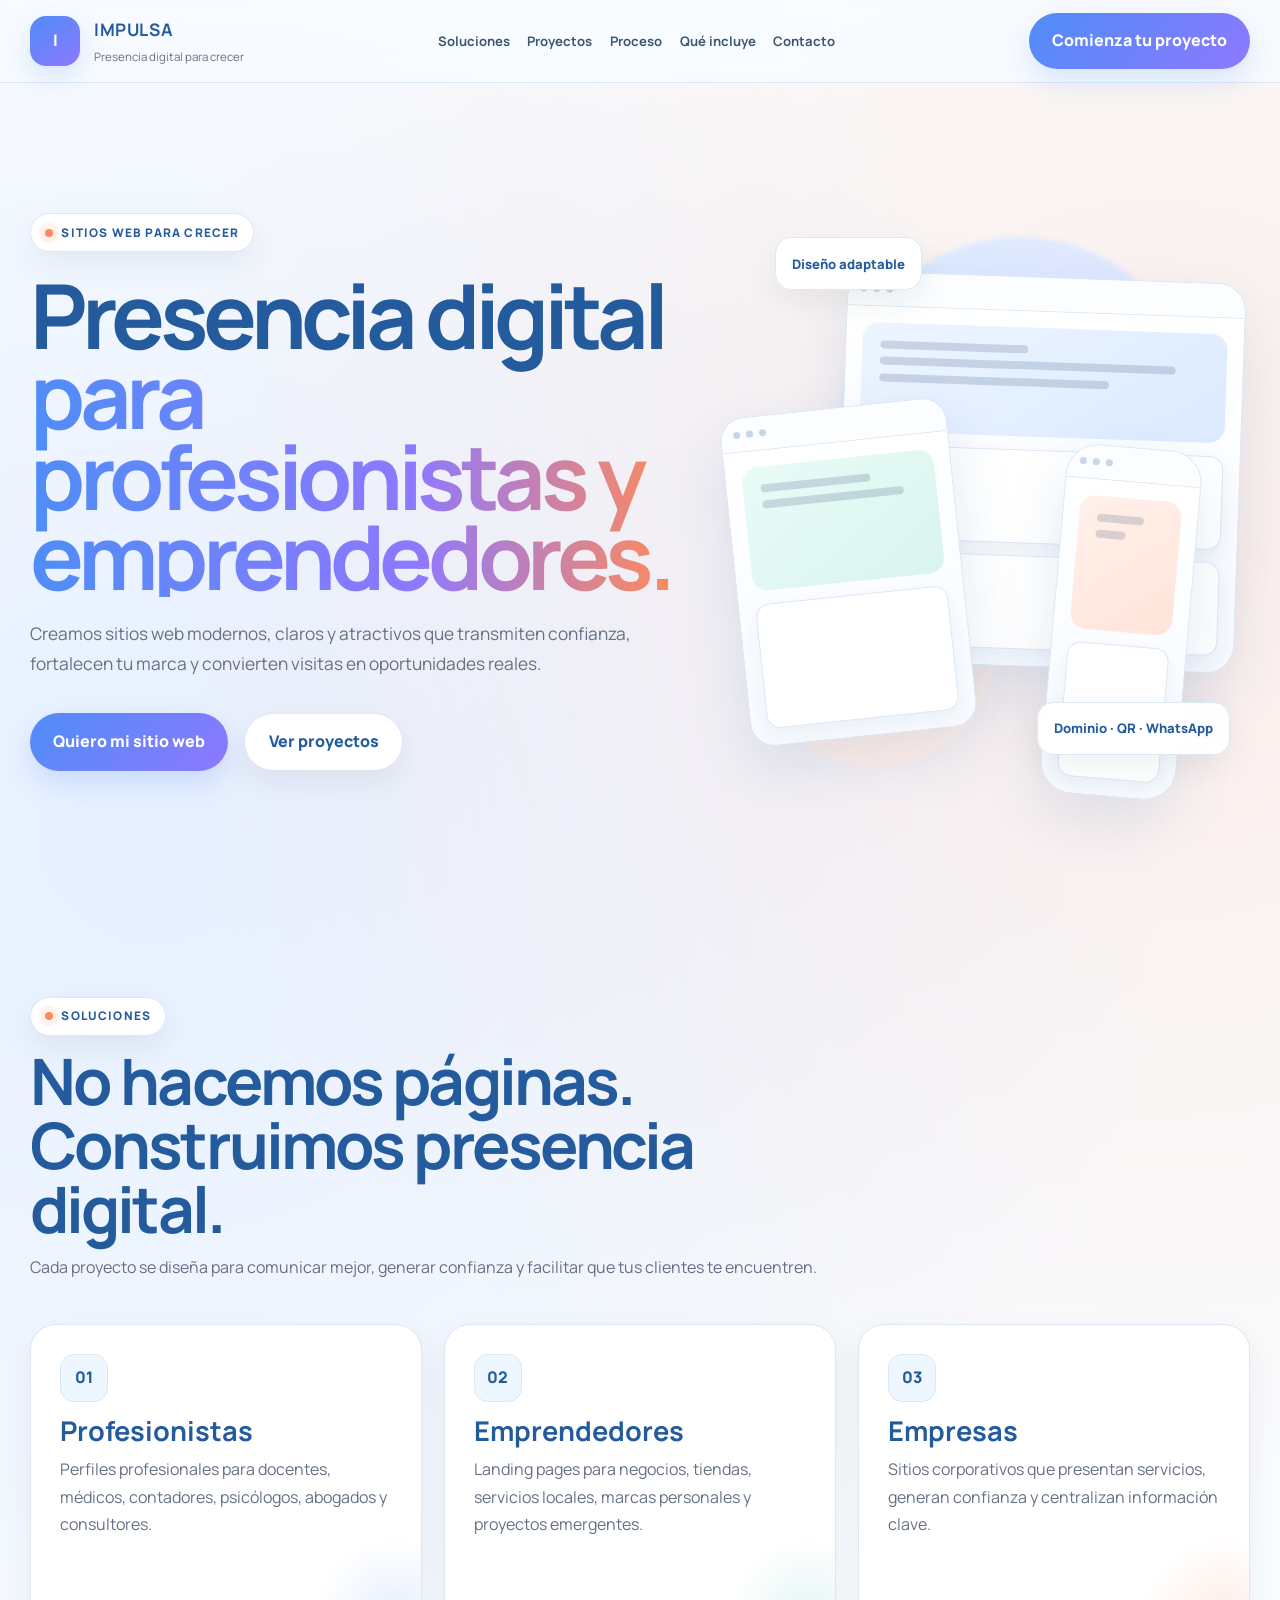
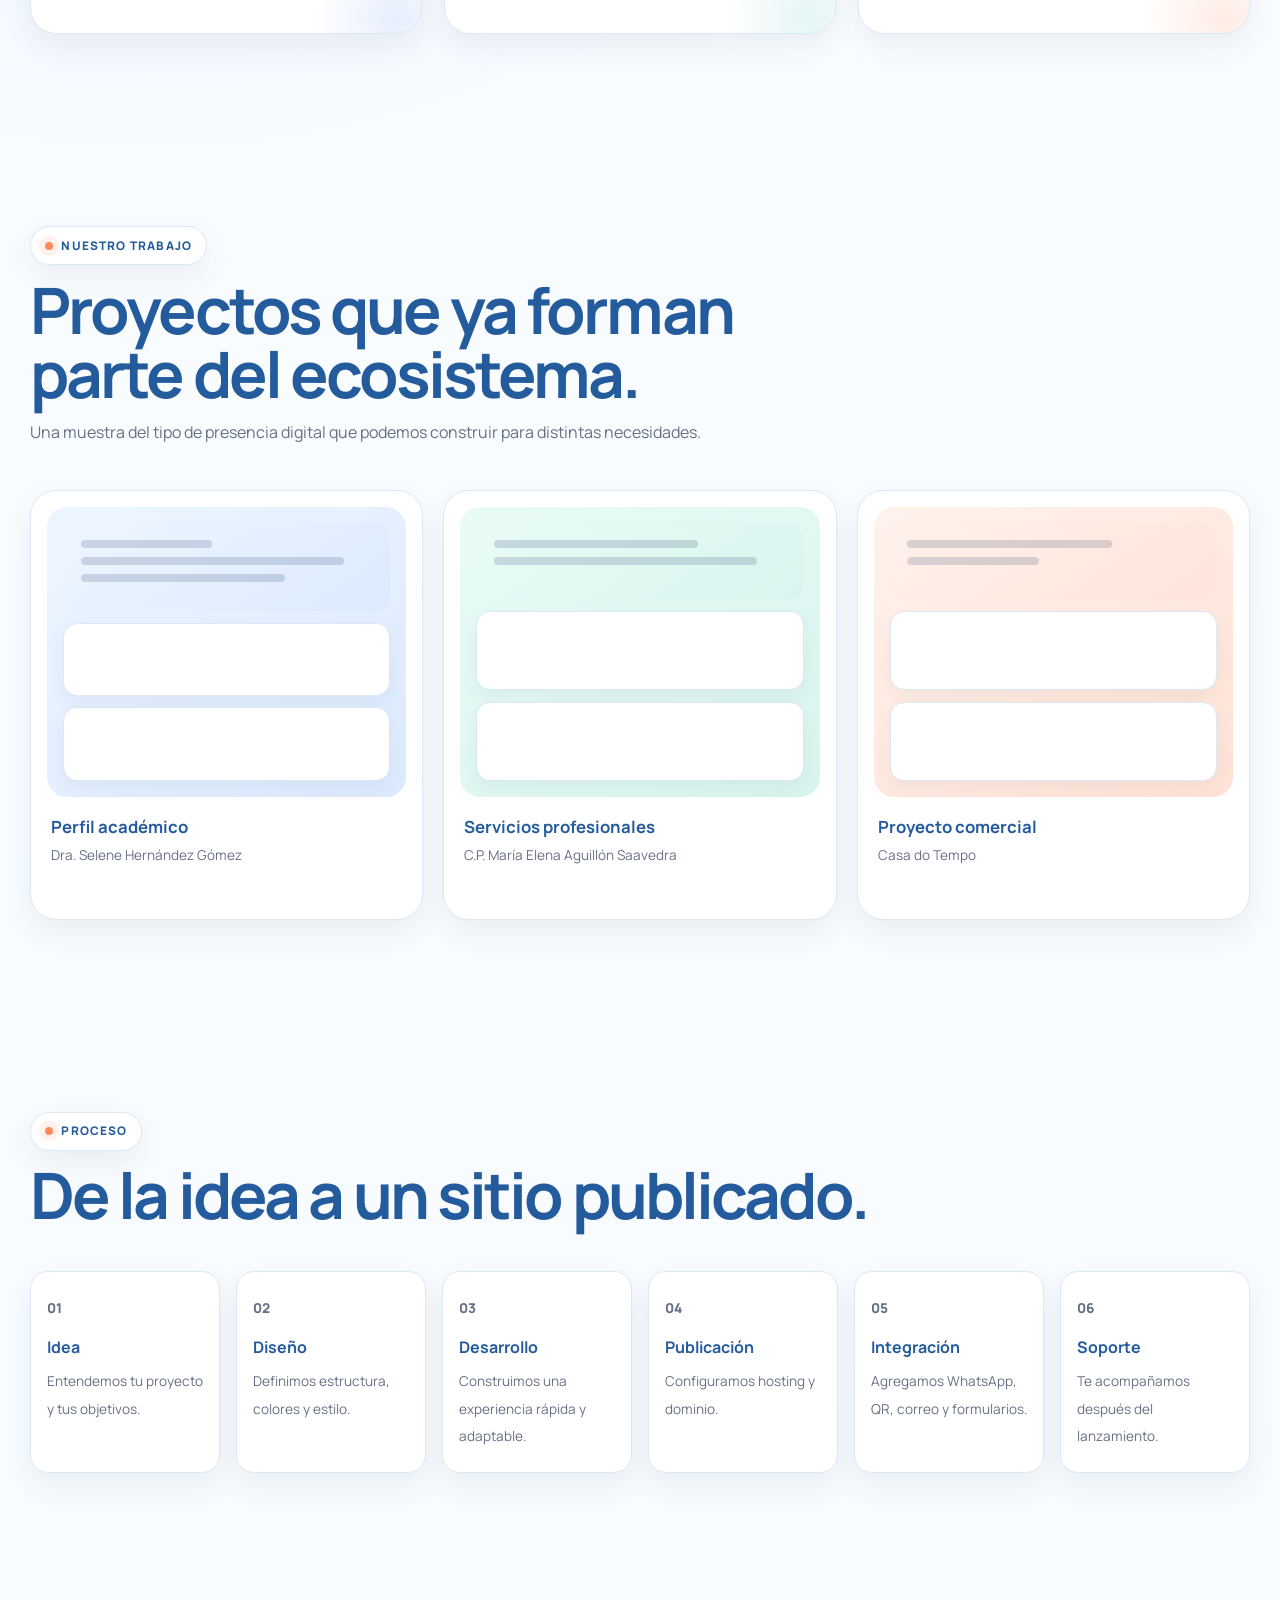
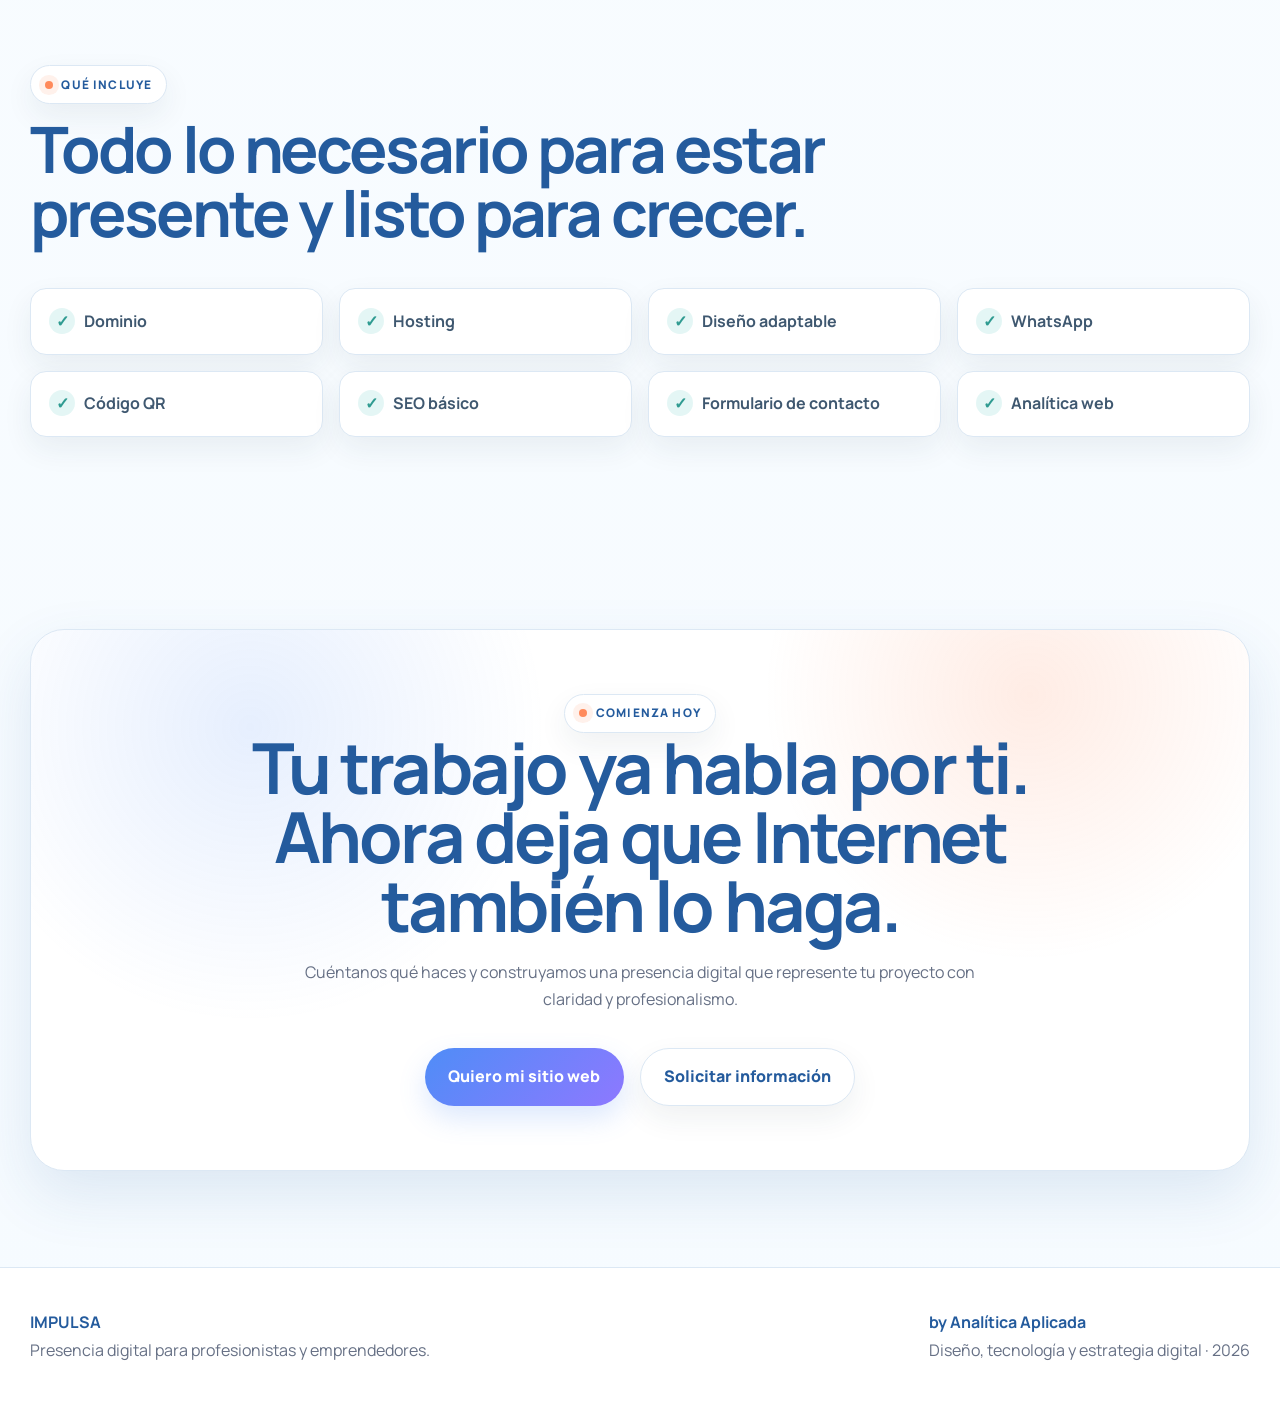
==== index.html @ 2b22f62f "Primera versión de impulsa" ====
<!DOCTYPE html>
<html lang="es">
<head>
  <meta charset="UTF-8" />
  <meta name="viewport" content="width=device-width, initial-scale=1.0" />
  <meta name="description" content="Impulsa: presencia digital para profesionistas, emprendedores y empresas. Sitios web modernos, landing pages, QR, dominios y automatización." />
  <title>Impulsa | Presencia digital para crecer</title>

  <link rel="preconnect" href="https://fonts.googleapis.com" />
  <link rel="preconnect" href="https://fonts.gstatic.com" crossorigin />
  <link href="https://fonts.googleapis.com/css2?family=Manrope:wght@400;500;600;700;800&family=Playfair+Display:wght@600;700&display=swap" rel="stylesheet" />

  <style>
    :root{
      --fondo:#f8fbff;
      --superficie:#ffffff;
      --superficie-2:#eef6ff;
      --tinta:#17324d;
      --muted:#667085;
      --azul:#4f8df7;
      --azul-oscuro:#245b9d;
      --coral:#ff8a5b;
      --turquesa:#56c6bf;
      --violeta:#8e78ff;
      --linea:#dce8f4;
      --sombra:0 24px 60px rgba(36,91,157,.12);
      --sombra-suave:0 12px 30px rgba(23,50,77,.07);
      --radio:26px;
      --ancho:1220px;
    }

    *{box-sizing:border-box;margin:0;padding:0}
    html{scroll-behavior:smooth}
    body{
      font-family:"Manrope",sans-serif;
      color:var(--tinta);
      background:
        radial-gradient(circle at 12% 18%,rgba(79,141,247,.12),transparent 26%),
        radial-gradient(circle at 90% 12%,rgba(255,138,91,.13),transparent 24%),
        linear-gradient(180deg,#fbfdff 0%,#f6fbff 100%);
      line-height:1.72;
      overflow-x:hidden;
    }

    a{text-decoration:none;color:inherit}
    img{display:block;max-width:100%}
    .contenedor{width:min(calc(100% - 2rem),var(--ancho));margin:auto}
    .serif{font-family:"Playfair Display",serif}

    .barra{
      position:sticky;
      top:0;
      z-index:50;
      background:rgba(248,251,255,.9);
      border-bottom:1px solid rgba(220,232,244,.95);
      backdrop-filter:blur(16px);
    }

    .nav{
      min-height:82px;
      display:flex;
      align-items:center;
      justify-content:space-between;
      gap:1.5rem;
    }

    .marca{
      display:flex;
      align-items:center;
      gap:.9rem;
    }

    .marca-icono{
      width:50px;
      height:50px;
      border-radius:16px;
      display:grid;
      place-items:center;
      color:white;
      font-weight:800;
      background:linear-gradient(145deg,var(--azul),var(--violeta));
      box-shadow:0 10px 26px rgba(79,141,247,.22);
    }

    .marca strong{
      display:block;
      color:var(--azul-oscuro);
      font-size:1.08rem;
      letter-spacing:.03em;
    }

    .marca small{
      display:block;
      margin-top:.12rem;
      color:var(--muted);
      font-size:.72rem;
    }

    .menu{
      display:flex;
      gap:1.1rem;
      font-size:.82rem;
      font-weight:700;
      color:#3d5873;
    }

    .menu a:hover{color:var(--azul)}

    .btn,.btn-sec{
      display:inline-flex;
      align-items:center;
      justify-content:center;
      min-height:50px;
      padding:.9rem 1.45rem;
      border-radius:999px;
      font-weight:800;
      transition:.25s ease;
    }

    .btn{
      background:linear-gradient(135deg,var(--azul),var(--violeta));
      color:#fff;
      box-shadow:0 12px 28px rgba(79,141,247,.2);
    }

    .btn:hover{transform:translateY(-3px);filter:brightness(1.04)}

    .btn-sec{
      background:white;
      color:var(--azul-oscuro);
      border:1px solid var(--linea);
      box-shadow:var(--sombra-suave);
    }

    .btn-sec:hover{border-color:#b9d1eb;background:#fdfefe}

    .hero{
      min-height:calc(100vh - 82px);
      display:flex;
      align-items:center;
      padding:5.6rem 0;
      position:relative;
    }

    .hero-grid{
      display:grid;
      grid-template-columns:1.02fr .98fr;
      gap:4rem;
      align-items:center;
    }

    .etiqueta{
      display:inline-flex;
      align-items:center;
      gap:.55rem;
      padding:.52rem .85rem;
      border-radius:999px;
      background:white;
      border:1px solid var(--linea);
      box-shadow:var(--sombra-suave);
      color:var(--azul-oscuro);
      font-size:.74rem;
      font-weight:800;
      text-transform:uppercase;
      letter-spacing:.1em;
    }

    .etiqueta::before{
      content:"";
      width:8px;
      height:8px;
      border-radius:50%;
      background:var(--coral);
      box-shadow:0 0 0 6px rgba(255,138,91,.12);
    }

    h1{
      font-size:clamp(3.8rem,7vw,7.1rem);
      line-height:.9;
      letter-spacing:-.06em;
      margin:1.4rem 0;
      color:var(--azul-oscuro);
    }

    h1 span{
      display:block;
      background:linear-gradient(90deg,var(--azul),var(--violeta) 60%,var(--coral));
      -webkit-background-clip:text;
      color:transparent;
    }

    .hero p{
      max-width:670px;
      color:var(--muted);
      font-size:1.08rem;
    }

    .acciones{
      display:flex;
      gap:1rem;
      flex-wrap:wrap;
      margin-top:2.1rem;
    }

    .hero-visual{
      position:relative;
      min-height:610px;
    }

    .blob{
      position:absolute;
      border-radius:50%;
      filter:blur(2px);
    }

    .blob.a{
      width:360px;height:360px;
      background:linear-gradient(145deg,#dcecff,#e9e1ff);
      right:40px;top:50px;
    }

    .blob.b{
      width:240px;height:240px;
      background:linear-gradient(145deg,#ffe7dd,#fff1eb);
      left:20px;bottom:30px;
    }

    .dispositivo{
      position:absolute;
      background:white;
      border:1px solid var(--linea);
      box-shadow:var(--sombra);
      overflow:hidden;
    }

    .laptop{
      width:79%;
      height:390px;
      right:0;
      top:90px;
      border-radius:28px;
      transform:rotate(2deg);
    }

    .tablet{
      width:45%;
      height:330px;
      left:0;
      top:220px;
      border-radius:24px;
      transform:rotate(-6deg);
    }

    .telefono{
      width:27%;
      height:350px;
      right:10%;
      bottom:0;
      border-radius:32px;
      transform:rotate(5deg);
    }

    .barra-dispositivo{
      height:34px;
      display:flex;
      align-items:center;
      gap:6px;
      padding:0 12px;
      border-bottom:1px solid var(--linea);
      background:#fbfdff;
    }

    .barra-dispositivo i{
      width:7px;height:7px;border-radius:50%;background:#c8d7e6;
    }

    .pantalla{
      padding:1rem;
      height:calc(100% - 34px);
      display:grid;
      gap:.8rem;
      background:linear-gradient(180deg,#ffffff,#f6faff);
    }

    .mock-hero{
      border-radius:16px;
      background:linear-gradient(145deg,#edf5ff,#dceaff);
      padding:1.1rem;
      color:#10223b;
    }

    .mock-hero.coral{background:linear-gradient(145deg,#fff1eb,#ffe4da)}
    .mock-hero.mint{background:linear-gradient(145deg,#e9fbf7,#d9f4ee)}

    .mock-line{height:8px;border-radius:99px;background:rgba(25,58,94,.17);margin-bottom:.55rem}
    .mock-line.w70{width:70%}.mock-line.w45{width:45%}.mock-line.w90{width:90%}
    .mock-card{
      min-height:70px;
      border-radius:14px;
      border:1px solid var(--linea);
      background:#fff;
      box-shadow:0 7px 18px rgba(23,50,77,.05);
    }

    .flotante{
      position:absolute;
      padding:.9rem 1rem;
      border-radius:16px;
      background:rgba(255,255,255,.95);
      border:1px solid var(--linea);
      color:var(--azul-oscuro);
      box-shadow:var(--sombra-suave);
      font-size:.82rem;
      font-weight:800;
      backdrop-filter:blur(12px);
    }

    .f1{left:8%;top:50px}
    .f2{right:2%;bottom:42px}

    section{padding:6rem 0}

    .encabezado{
      max-width:850px;
      margin-bottom:2.7rem;
    }

    .encabezado h2{
      font-size:clamp(2.8rem,5vw,4.8rem);
      line-height:1;
      letter-spacing:-.045em;
      margin:.8rem 0;
      color:var(--azul-oscuro);
    }

    .encabezado p{color:var(--muted)}

    .grid3{
      display:grid;
      grid-template-columns:repeat(3,1fr);
      gap:1.35rem;
    }

    .tarjeta{
      background:white;
      border:1px solid var(--linea);
      border-radius:var(--radio);
      padding:1.8rem;
      box-shadow:var(--sombra-suave);
      min-height:310px;
      position:relative;
      overflow:hidden;
    }

    .tarjeta::after{
      content:"";
      position:absolute;
      width:170px;
      height:170px;
      border-radius:50%;
      right:-60px;
      bottom:-70px;
      background:radial-gradient(circle,rgba(79,141,247,.14),transparent 68%);
    }

    .tarjeta:nth-child(2)::after{
      background:radial-gradient(circle,rgba(86,198,191,.16),transparent 68%);
    }

    .tarjeta:nth-child(3)::after{
      background:radial-gradient(circle,rgba(255,138,91,.16),transparent 68%);
    }

    .icono{
      width:48px;height:48px;border-radius:14px;
      display:grid;place-items:center;
      background:var(--superficie-2);
      color:var(--azul-oscuro);
      font-weight:800;
      border:1px solid #d7e8f7;
    }

    .tarjeta h3{
      font-size:1.7rem;
      line-height:1.08;
      margin:.9rem 0 .65rem;
      color:var(--azul-oscuro);
    }

    .tarjeta p{color:var(--muted)}

    .casos{
      display:grid;
      grid-template-columns:repeat(3,1fr);
      gap:1.25rem;
    }

    .caso{
      min-height:430px;
      border-radius:26px;
      padding:1rem;
      background:white;
      border:1px solid var(--linea);
      box-shadow:var(--sombra-suave);
      transition:.25s ease;
    }

    .caso:hover{transform:translateY(-8px)}

    .caso-preview{
      height:290px;
      border-radius:20px;
      background:linear-gradient(145deg,#edf5ff,#dceaff);
      padding:1rem;
      display:grid;
      gap:.7rem;
    }

    .caso:nth-child(2) .caso-preview{background:linear-gradient(145deg,#e9fbf7,#d9f4ee)}
    .caso:nth-child(3) .caso-preview{background:linear-gradient(145deg,#fff2ec,#ffe2d6)}

    .caso-info{padding:1rem .25rem 0}
    .caso-info strong{display:block;color:var(--azul-oscuro);font-size:1.05rem}
    .caso-info span{color:var(--muted);font-size:.85rem}

    .proceso{
      display:grid;
      grid-template-columns:repeat(6,1fr);
      gap:1rem;
    }

    .paso{
      background:white;
      border:1px solid var(--linea);
      border-radius:18px;
      padding:1.4rem 1rem;
      min-height:150px;
      box-shadow:var(--sombra-suave);
    }

    .paso strong{display:block;margin:.8rem 0 .35rem;color:var(--azul-oscuro)}
    .paso span{color:var(--muted);font-size:.85rem}
    .paso-num{font-size:.8rem;color:var(--coral);font-weight:800}

    .incluye{
      display:grid;
      grid-template-columns:repeat(4,1fr);
      gap:1rem;
    }

    .incluye-item{
      padding:1.15rem;
      border-radius:16px;
      background:white;
      border:1px solid var(--linea);
      box-shadow:var(--sombra-suave);
      color:#3f5870;
      font-weight:700;
    }

    .incluye-item::before{
      content:"✓";
      display:inline-grid;
      place-items:center;
      width:26px;height:26px;
      border-radius:50%;
      background:rgba(86,198,191,.16);
      color:#2f9b91;
      margin-right:.55rem;
    }

    .cta{
      border-radius:34px;
      padding:4rem 2rem;
      text-align:center;
      background:
        radial-gradient(circle at 18% 18%,rgba(79,141,247,.14),transparent 27%),
        radial-gradient(circle at 82% 12%,rgba(255,138,91,.16),transparent 24%),
        white;
      border:1px solid var(--linea);
      box-shadow:var(--sombra);
    }

    .cta h2{
      font-size:clamp(3rem,5.5vw,5rem);
      line-height:.98;
      letter-spacing:-.04em;
      max-width:900px;
      margin:auto;
      color:var(--azul-oscuro);
    }

    .cta p{
      color:var(--muted);
      max-width:700px;
      margin:1.2rem auto;
    }

    .cta .acciones{justify-content:center}

    footer{
      padding:2.6rem 0;
      background:white;
      border-top:1px solid var(--linea);
      color:var(--muted);
    }

    .footer-grid{
      display:flex;
      justify-content:space-between;
      gap:2rem;
      flex-wrap:wrap;
    }

    footer strong{color:var(--azul-oscuro)}

    @media(max-width:1100px){
      .menu{display:none}
      .proceso{grid-template-columns:repeat(3,1fr)}
    }

    @media(max-width:950px){
      .hero-grid{grid-template-columns:1fr}
      .hero-visual{min-height:560px;max-width:720px;width:100%;margin:auto}
      .grid3,.casos{grid-template-columns:1fr}
      .incluye{grid-template-columns:repeat(2,1fr)}
    }

    @media(max-width:620px){
      .contenedor{width:min(calc(100% - 1.25rem),var(--ancho))}
      .nav>.btn{display:none}
      .hero{padding:4rem 0}
      h1{font-size:clamp(3.2rem,15vw,5rem)}
      .hero-visual{min-height:470px}
      .laptop{width:88%;height:300px}
      .tablet{width:50%;height:250px}
      .telefono{height:280px}
      .proceso{grid-template-columns:1fr}
      .incluye{grid-template-columns:1fr}
      section{padding:4.2rem 0}
      .cta{padding:3rem 1.2rem}
    }
  </style>
</head>

<body>
  <header class="barra">
    <div class="contenedor nav">
      <a href="#inicio" class="marca">
        <span class="marca-icono">I</span>
        <span>
          <strong>IMPULSA</strong>
          <small>Presencia digital para crecer</small>
        </span>
      </a>

      <nav class="menu" aria-label="Navegación principal">
        <a href="#soluciones">Soluciones</a>
        <a href="#proyectos">Proyectos</a>
        <a href="#proceso">Proceso</a>
        <a href="#incluye">Qué incluye</a>
        <a href="#contacto">Contacto</a>
      </nav>

      <a href="#contacto" class="btn">Comienza tu proyecto</a>
    </div>
  </header>

  <main>
    <section class="hero" id="inicio">
      <div class="contenedor hero-grid">
        <div>
          <span class="etiqueta">Sitios web para crecer</span>
          <h1>Presencia digital <span>para profesionistas y emprendedores.</span></h1>
          <p>
            Creamos sitios web modernos, claros y atractivos que transmiten confianza,
            fortalecen tu marca y convierten visitas en oportunidades reales.
          </p>

          <div class="acciones">
            <a href="#contacto" class="btn">Quiero mi sitio web</a>
            <a href="#proyectos" class="btn-sec">Ver proyectos</a>
          </div>
        </div>

        <div class="hero-visual" aria-hidden="true">
          <div class="blob a"></div>
          <div class="blob b"></div>

          <div class="dispositivo laptop">
            <div class="barra-dispositivo"><i></i><i></i><i></i></div>
            <div class="pantalla">
              <div class="mock-hero">
                <div class="mock-line w45"></div>
                <div class="mock-line w90"></div>
                <div class="mock-line w70"></div>
              </div>
              <div class="mock-card"></div>
              <div class="mock-card"></div>
            </div>
          </div>

          <div class="dispositivo tablet">
            <div class="barra-dispositivo"><i></i><i></i><i></i></div>
            <div class="pantalla">
              <div class="mock-hero mint">
                <div class="mock-line w70"></div>
                <div class="mock-line w90"></div>
              </div>
              <div class="mock-card"></div>
            </div>
          </div>

          <div class="dispositivo telefono">
            <div class="barra-dispositivo"><i></i><i></i><i></i></div>
            <div class="pantalla">
              <div class="mock-hero coral">
                <div class="mock-line w70"></div>
                <div class="mock-line w45"></div>
              </div>
              <div class="mock-card"></div>
            </div>
          </div>

          <div class="flotante f1">Diseño adaptable</div>
          <div class="flotante f2">Dominio · QR · WhatsApp</div>
        </div>
      </div>
    </section>

    <section id="soluciones">
      <div class="contenedor">
        <div class="encabezado">
          <span class="etiqueta">Soluciones</span>
          <h2>No hacemos páginas. Construimos presencia digital.</h2>
          <p>
            Cada proyecto se diseña para comunicar mejor, generar confianza y facilitar que tus clientes te encuentren.
          </p>
        </div>

        <div class="grid3">
          <article class="tarjeta">
            <div class="icono">01</div>
            <h3>Profesionistas</h3>
            <p>Perfiles profesionales para docentes, médicos, contadores, psicólogos, abogados y consultores.</p>
          </article>

          <article class="tarjeta">
            <div class="icono">02</div>
            <h3>Emprendedores</h3>
            <p>Landing pages para negocios, tiendas, servicios locales, marcas personales y proyectos emergentes.</p>
          </article>

          <article class="tarjeta">
            <div class="icono">03</div>
            <h3>Empresas</h3>
            <p>Sitios corporativos que presentan servicios, generan confianza y centralizan información clave.</p>
          </article>
        </div>
      </div>
    </section>

    <section id="proyectos">
      <div class="contenedor">
        <div class="encabezado">
          <span class="etiqueta">Nuestro trabajo</span>
          <h2>Proyectos que ya forman parte del ecosistema.</h2>
          <p>Una muestra del tipo de presencia digital que podemos construir para distintas necesidades.</p>
        </div>

        <div class="casos">
          <article class="caso">
            <div class="caso-preview">
              <div class="mock-hero">
                <div class="mock-line w45"></div>
                <div class="mock-line w90"></div>
                <div class="mock-line w70"></div>
              </div>
              <div class="mock-card"></div>
              <div class="mock-card"></div>
            </div>
            <div class="caso-info">
              <strong>Perfil académico</strong>
              <span>Dra. Selene Hernández Gómez</span>
            </div>
          </article>

          <article class="caso">
            <div class="caso-preview">
              <div class="mock-hero mint">
                <div class="mock-line w70"></div>
                <div class="mock-line w90"></div>
              </div>
              <div class="mock-card"></div>
              <div class="mock-card"></div>
            </div>
            <div class="caso-info">
              <strong>Servicios profesionales</strong>
              <span>C.P. María Elena Aguillón Saavedra</span>
            </div>
          </article>

          <article class="caso">
            <div class="caso-preview">
              <div class="mock-hero coral">
                <div class="mock-line w70"></div>
                <div class="mock-line w45"></div>
              </div>
              <div class="mock-card"></div>
              <div class="mock-card"></div>
            </div>
            <div class="caso-info">
              <strong>Proyecto comercial</strong>
              <span>Casa do Tempo</span>
            </div>
          </article>
        </div>
      </div>
    </section>

    <section id="proceso">
      <div class="contenedor">
        <div class="encabezado">
          <span class="etiqueta">Proceso</span>
          <h2>De la idea a un sitio publicado.</h2>
        </div>

        <div class="proceso">
          <div class="paso"><span class="paso-num">01</span><strong>Idea</strong><span>Entendemos tu proyecto y tus objetivos.</span></div>
          <div class="paso"><span class="paso-num">02</span><strong>Diseño</strong><span>Definimos estructura, colores y estilo.</span></div>
          <div class="paso"><span class="paso-num">03</span><strong>Desarrollo</strong><span>Construimos una experiencia rápida y adaptable.</span></div>
          <div class="paso"><span class="paso-num">04</span><strong>Publicación</strong><span>Configuramos hosting y dominio.</span></div>
          <div class="paso"><span class="paso-num">05</span><strong>Integración</strong><span>Agregamos WhatsApp, QR, correo y formularios.</span></div>
          <div class="paso"><span class="paso-num">06</span><strong>Soporte</strong><span>Te acompañamos después del lanzamiento.</span></div>
        </div>
      </div>
    </section>

    <section id="incluye">
      <div class="contenedor">
        <div class="encabezado">
          <span class="etiqueta">Qué incluye</span>
          <h2>Todo lo necesario para estar presente y listo para crecer.</h2>
        </div>

        <div class="incluye">
          <div class="incluye-item">Dominio</div>
          <div class="incluye-item">Hosting</div>
          <div class="incluye-item">Diseño adaptable</div>
          <div class="incluye-item">WhatsApp</div>
          <div class="incluye-item">Código QR</div>
          <div class="incluye-item">SEO básico</div>
          <div class="incluye-item">Formulario de contacto</div>
          <div class="incluye-item">Analítica web</div>
        </div>
      </div>
    </section>

    <section id="contacto">
      <div class="contenedor">
        <div class="cta">
          <span class="etiqueta">Comienza hoy</span>
          <h2>Tu trabajo ya habla por ti. Ahora deja que Internet también lo haga.</h2>
          <p>
            Cuéntanos qué haces y construyamos una presencia digital que represente tu proyecto con claridad y profesionalismo.
          </p>

          <div class="acciones">
            <a href="#" class="btn">Quiero mi sitio web</a>
            <a href="#" class="btn-sec">Solicitar información</a>
          </div>
        </div>
      </div>
    </section>
  </main>

  <footer>
    <div class="contenedor footer-grid">
      <div>
        <strong>IMPULSA</strong>
        <p>Presencia digital para profesionistas y emprendedores.</p>
      </div>

      <div>
        <strong>by Analítica Aplicada</strong>
        <p>Diseño, tecnología y estrategia digital · 2026</p>
      </div>
    </div>
  </footer>
</body>
</html>
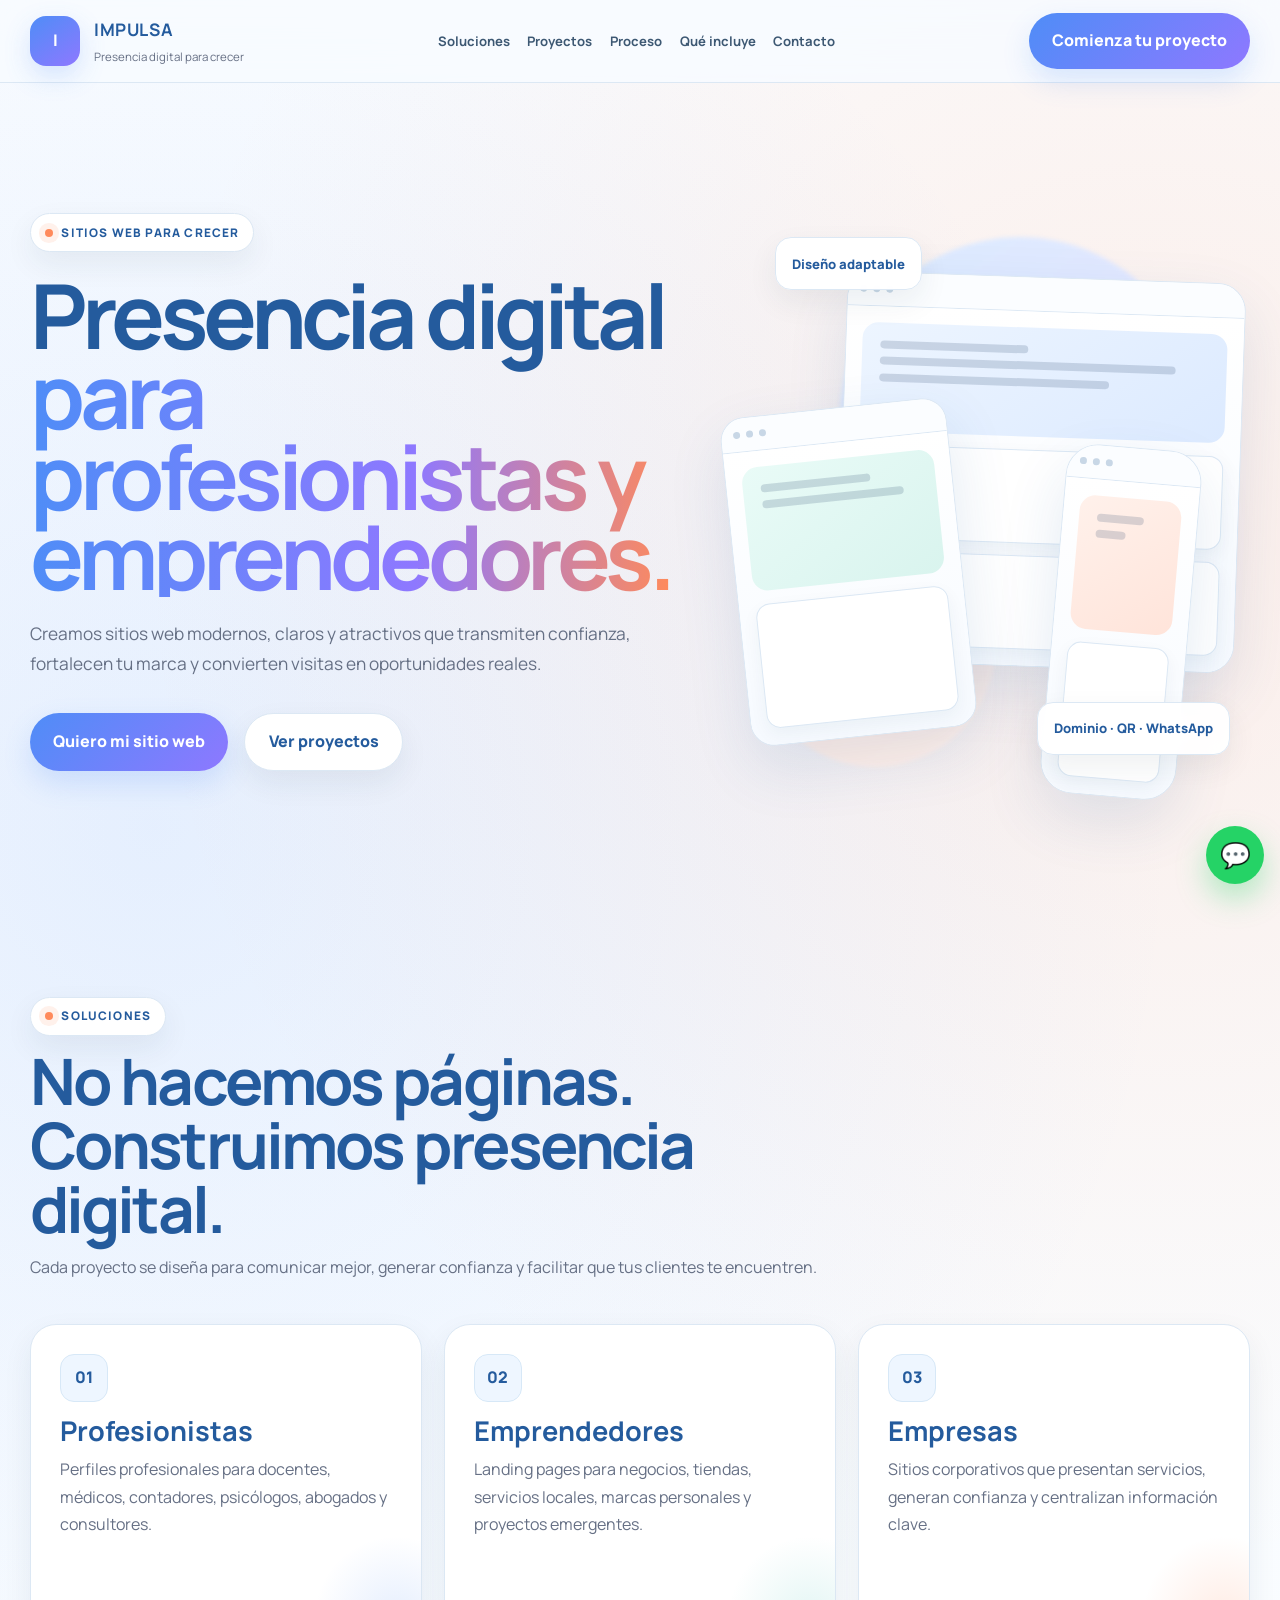
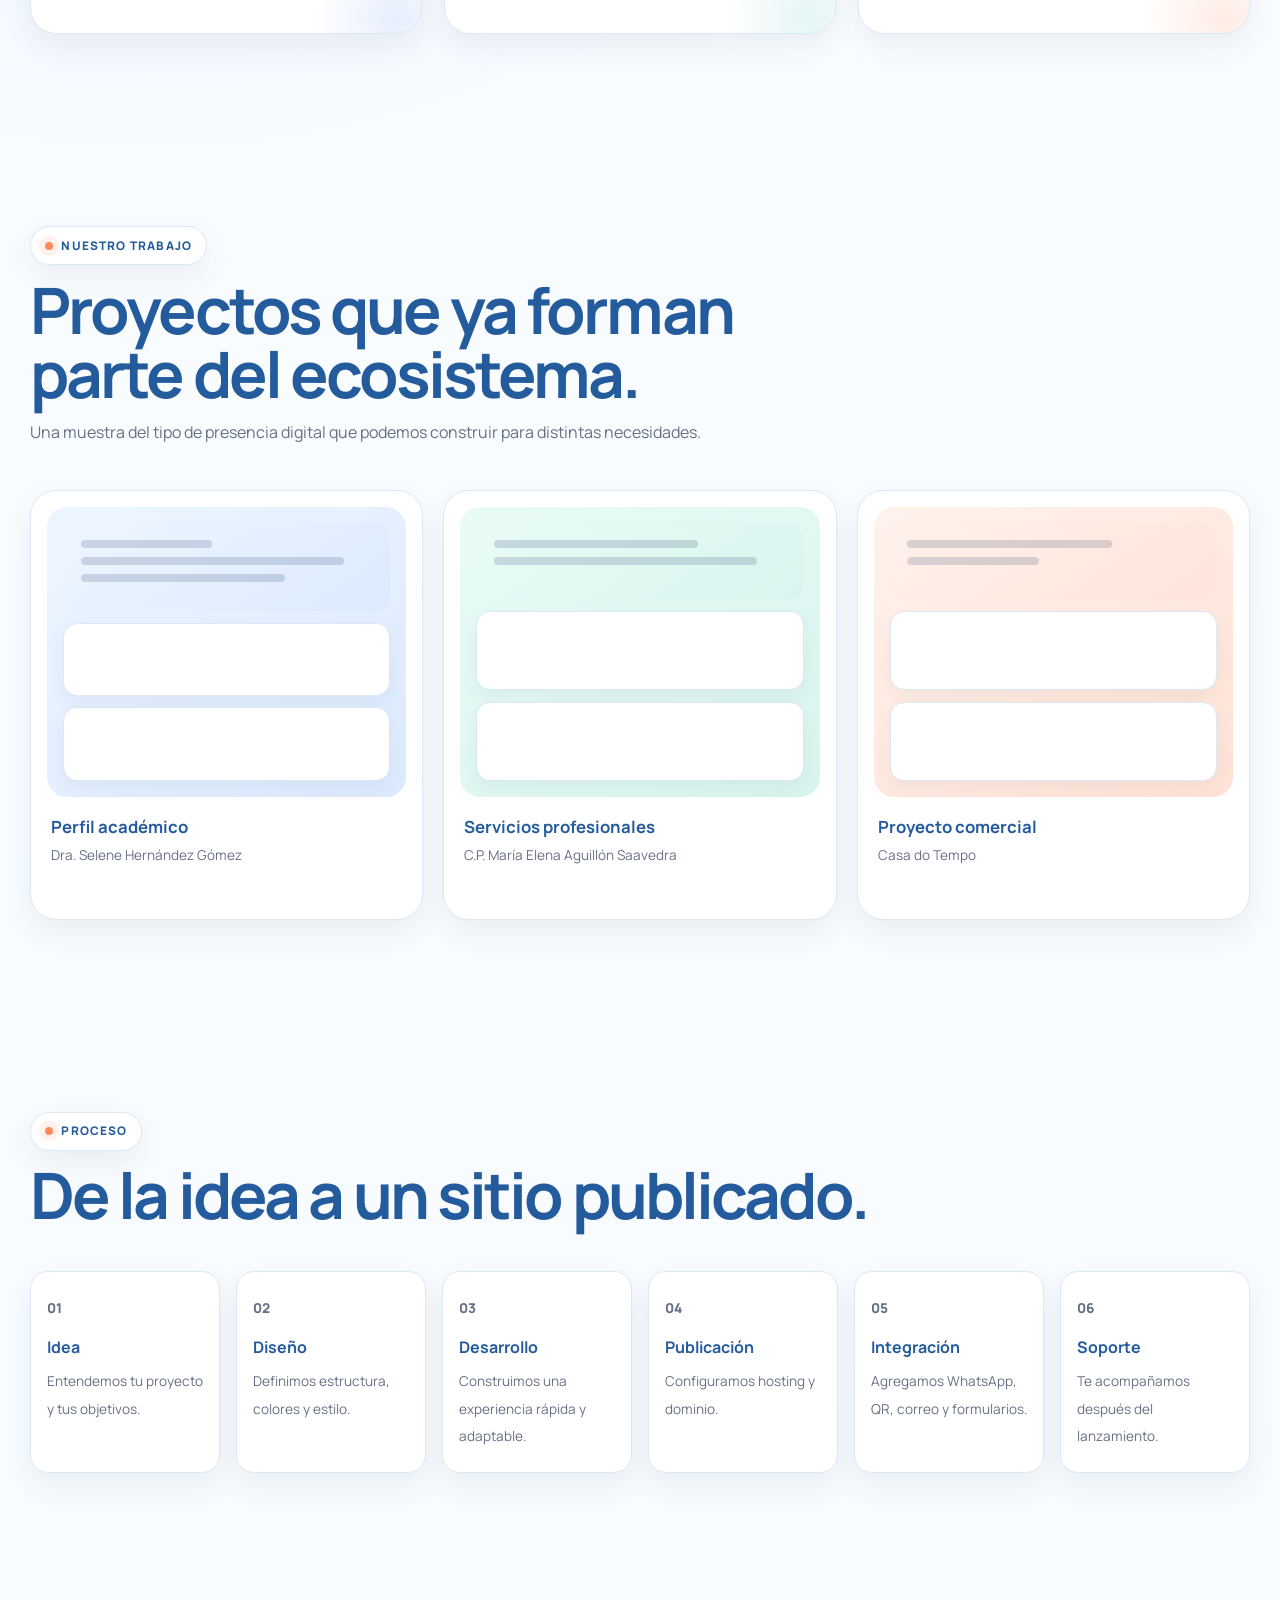
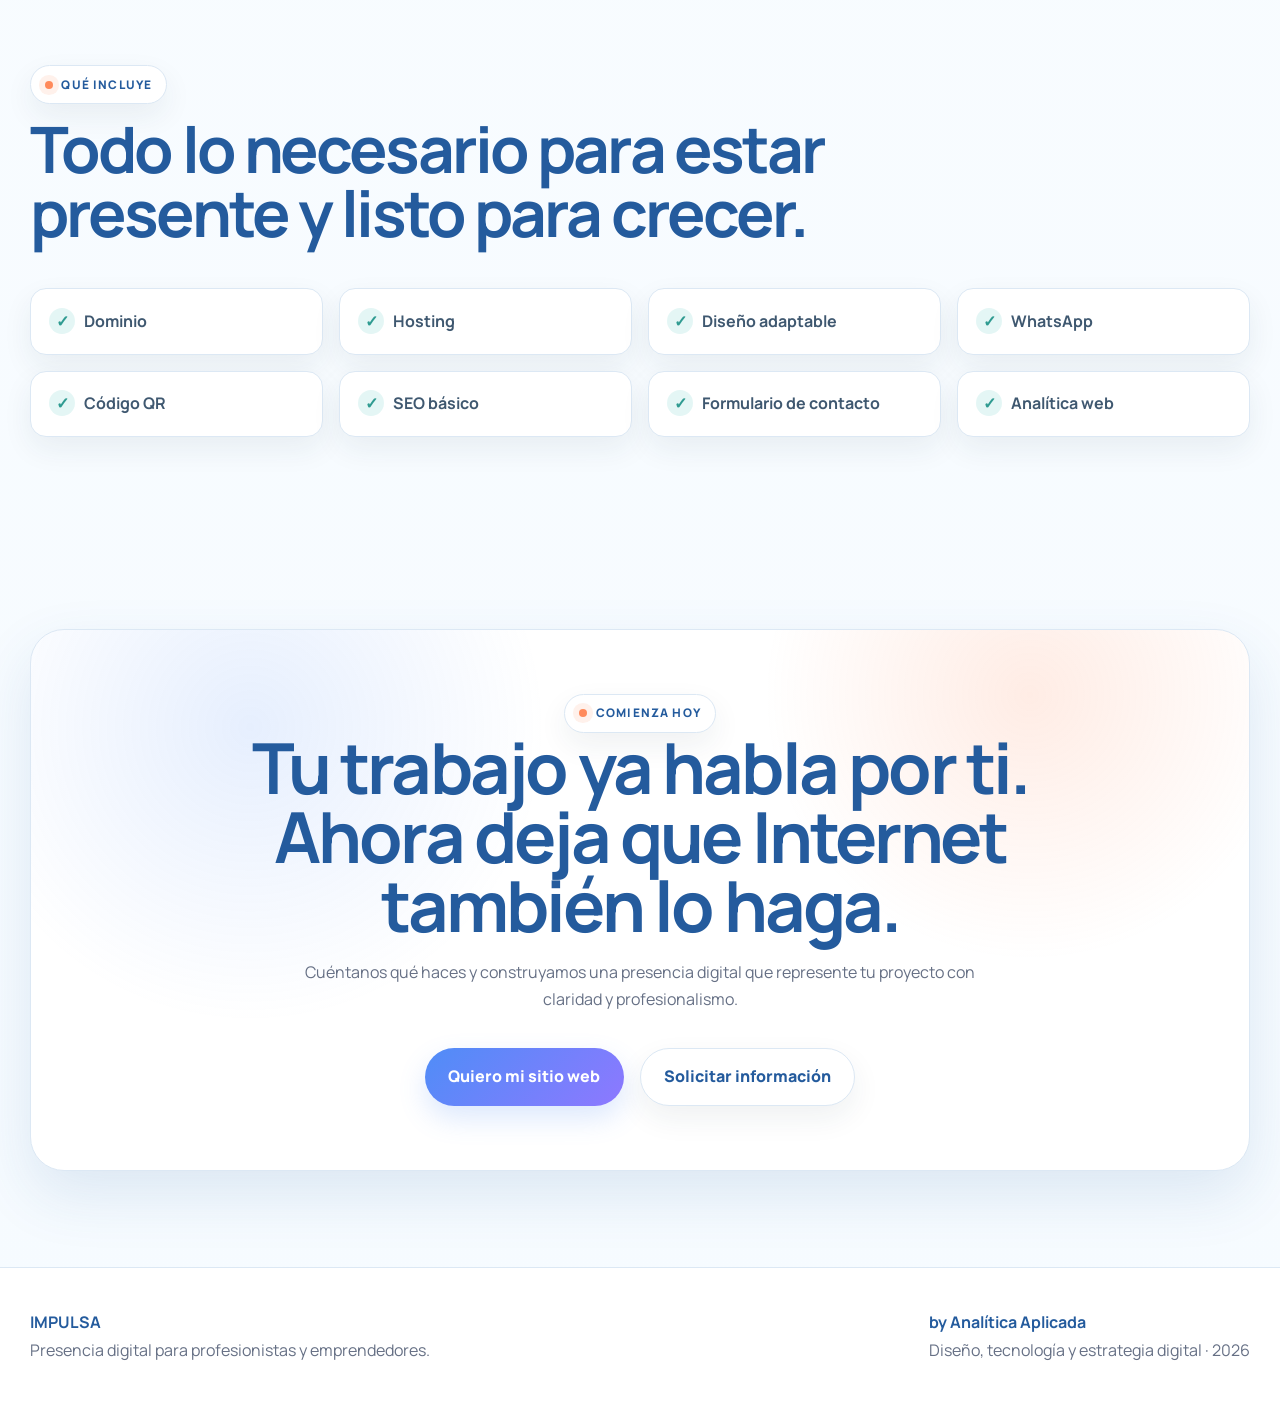
==== commit b816c271: "boton de wsp" ====
--- a/index.html
+++ b/index.html
@@ -27,6 +27,8 @@
       --sombra-suave:0 12px 30px rgba(23,50,77,.07);
       --radio:26px;
       --ancho:1220px;
+      --blanco:#ffffff;
+      --verde:#25D366;
     }
 
     *{box-sizing:border-box;margin:0;padding:0}
@@ -540,9 +542,34 @@
       section{padding:4.2rem 0}
       .cta{padding:3rem 1.2rem}
     }
+    .whatsapp-flotante {
+  position: fixed;
+  right: 1rem;
+  bottom: 1rem;
+  z-index: 90;
+  width: 58px;
+  height: 58px;
+  display: grid;
+  place-items: center;
+  border-radius: 50%;
+  color: var(--blanco);
+  background: var(--verde);
+  box-shadow: 0 14px 30px rgba(37, 211, 102, 0.34);
+  font-size: 1.55rem;
+  font-weight: 900;
+}
   </style>
+
 </head>
-
+<a
+    class="whatsapp-flotante"
+    href="https://wa.me/5214423210333?text=Hola%20Carlos,%20me%20interesa%20obtener%20informaci%C3%B3n%20sobre%20Impulsa."
+    target="_blank"
+    rel="noopener noreferrer"
+    aria-label="WhatsApp"
+>
+    💬
+</a>
 <body>
   <header class="barra">
     <div class="contenedor nav">
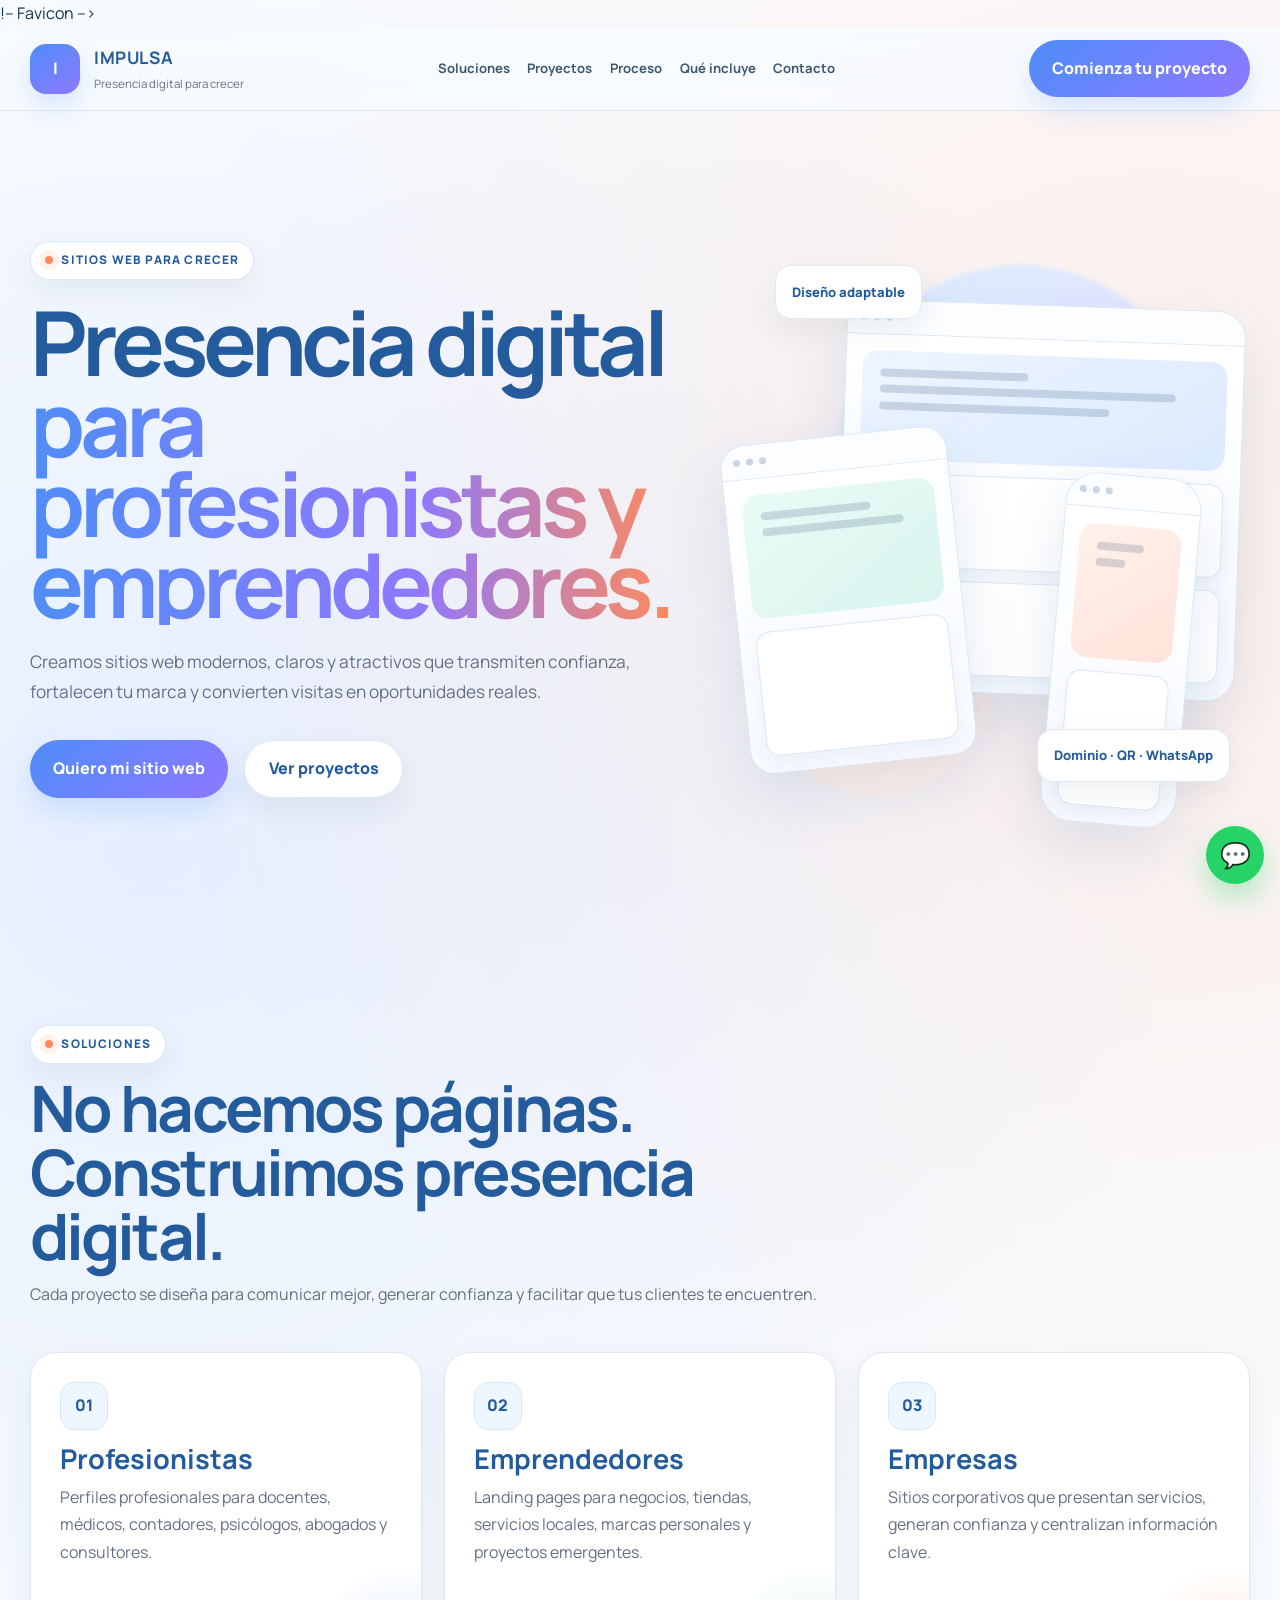
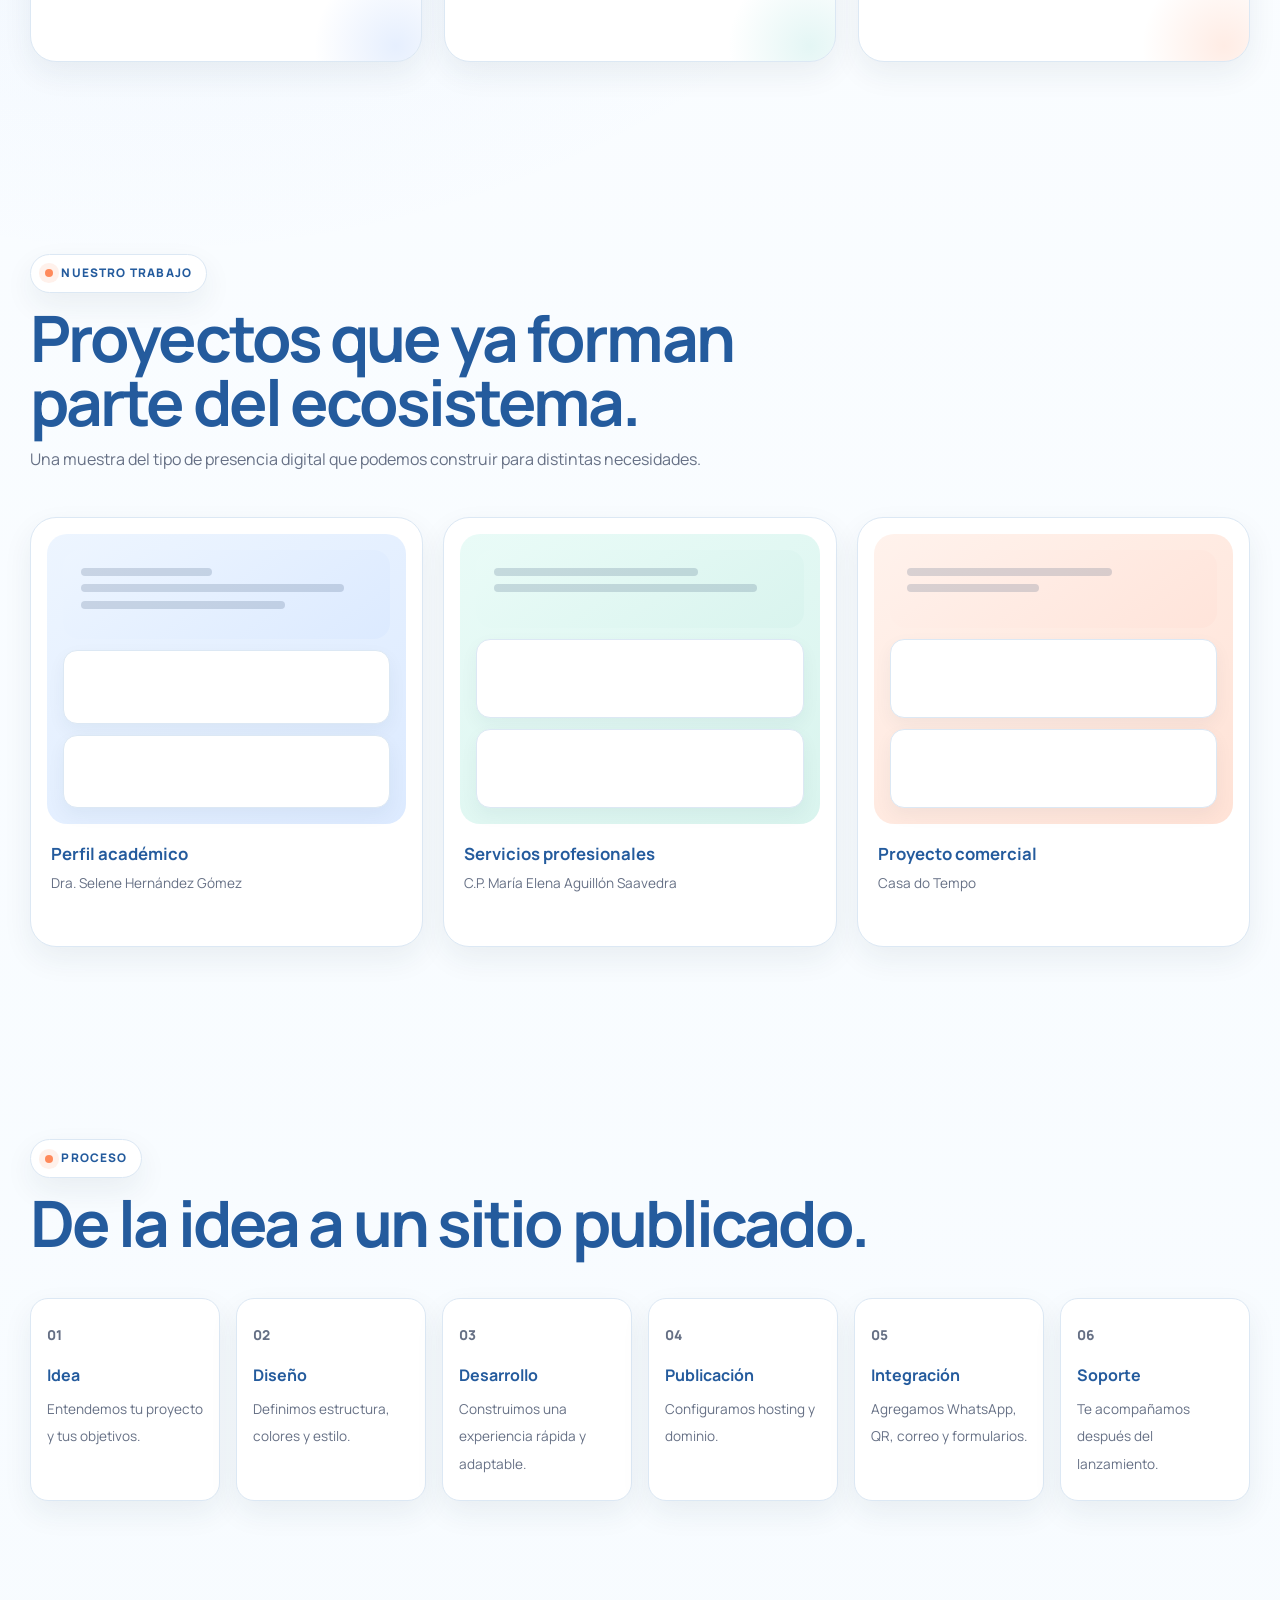
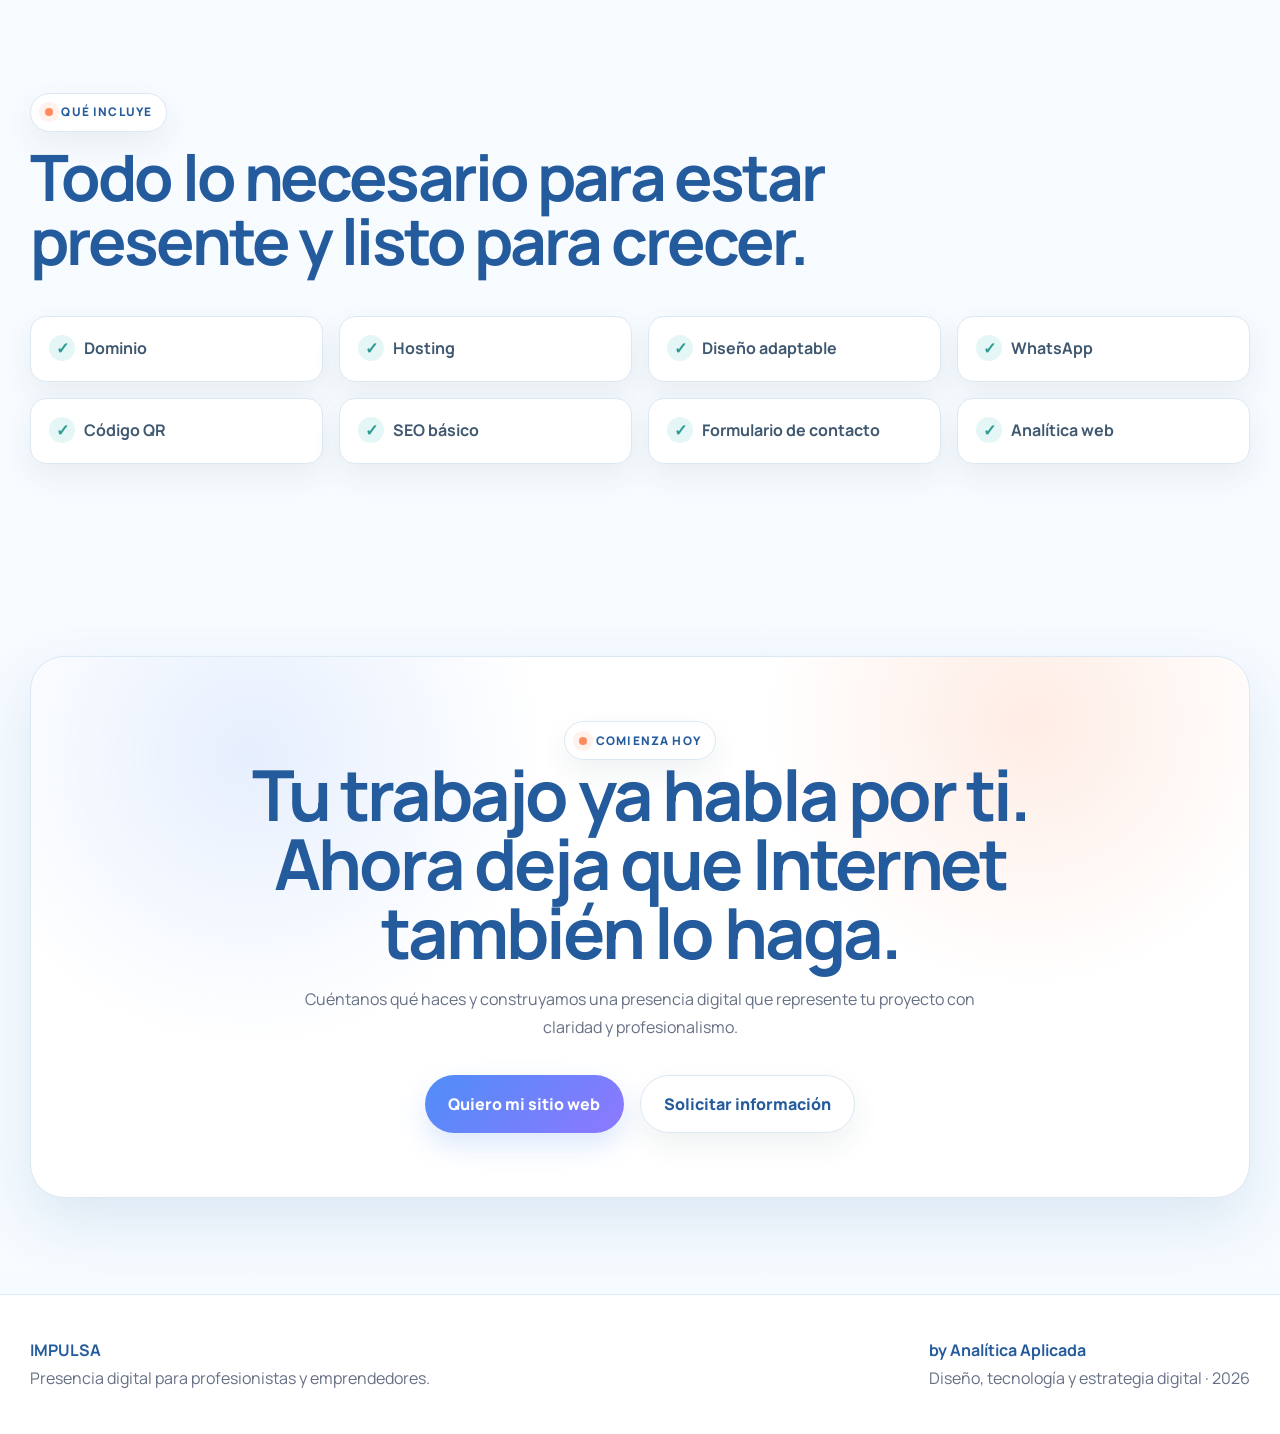
==== commit f9279a4a: "favicon" ====
--- a/index.html
+++ b/index.html
@@ -3,6 +3,11 @@
 <head>
   <meta charset="UTF-8" />
   <meta name="viewport" content="width=device-width, initial-scale=1.0" />
+  !-- Favicon -->
+<link rel="icon" type="image/png" href="favicon_impulsa.png">
+<link rel="shortcut icon" href="favicon_impulsa.png">
+<link rel="apple-touch-icon" href="favicon_impulsa.png">
+  
   <meta name="description" content="Impulsa: presencia digital para profesionistas, emprendedores y empresas. Sitios web modernos, landing pages, QR, dominios y automatización." />
   <title>Impulsa | Presencia digital para crecer</title>
 
@@ -561,15 +566,7 @@
   </style>
 
 </head>
-<a
-    class="whatsapp-flotante"
-    href="https://wa.me/5214423210333?text=Hola%20Carlos,%20me%20interesa%20obtener%20informaci%C3%B3n%20sobre%20Impulsa."
-    target="_blank"
-    rel="noopener noreferrer"
-    aria-label="WhatsApp"
->
-    💬
-</a>
+
 <body>
   <header class="barra">
     <div class="contenedor nav">
@@ -814,5 +811,14 @@
       </div>
     </div>
   </footer>
+<a
+    class="whatsapp-flotante"
+    href="https://wa.me/5214423210333?text=Hola%20Carlos,%20me%20interesa%20obtener%20informaci%C3%B3n%20sobre%20Impulsa."
+    target="_blank"
+    rel="noopener noreferrer"
+    aria-label="WhatsApp"
+>
+    💬
+</a>
 </body>
 </html>
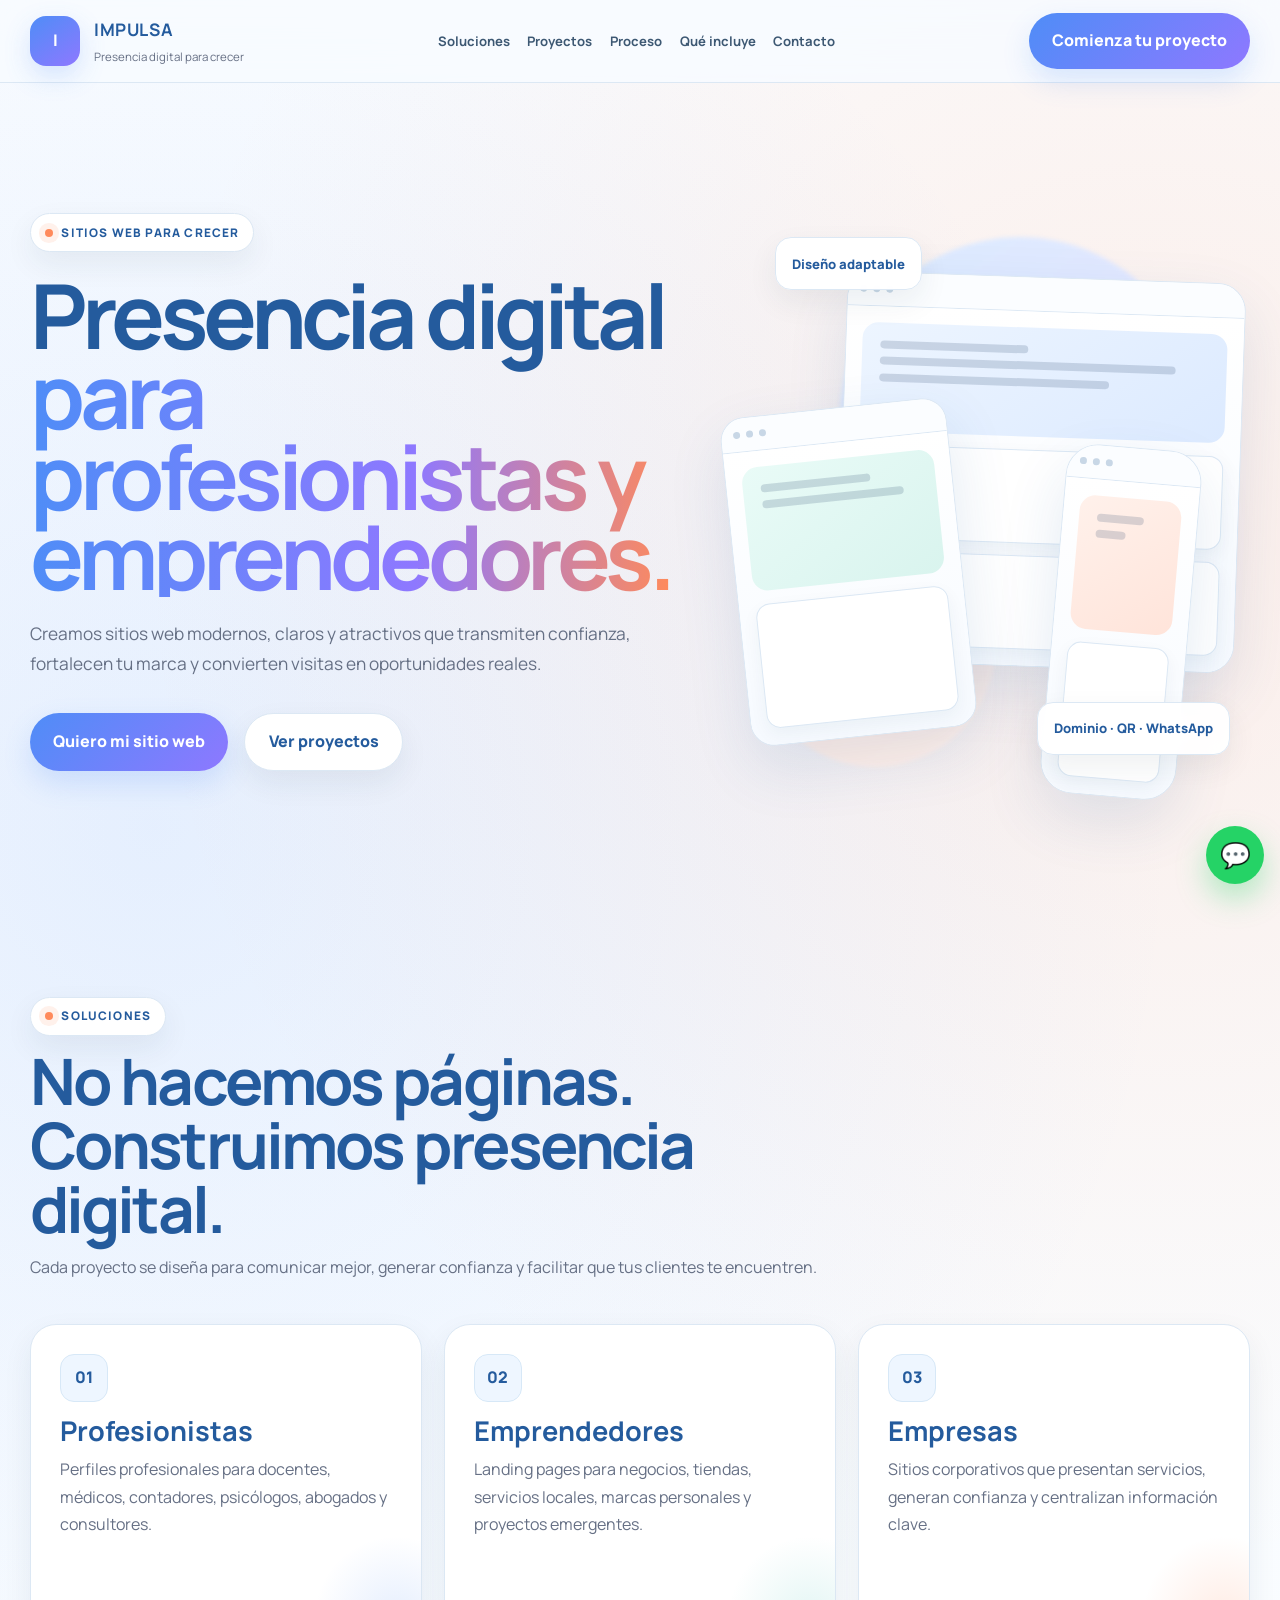
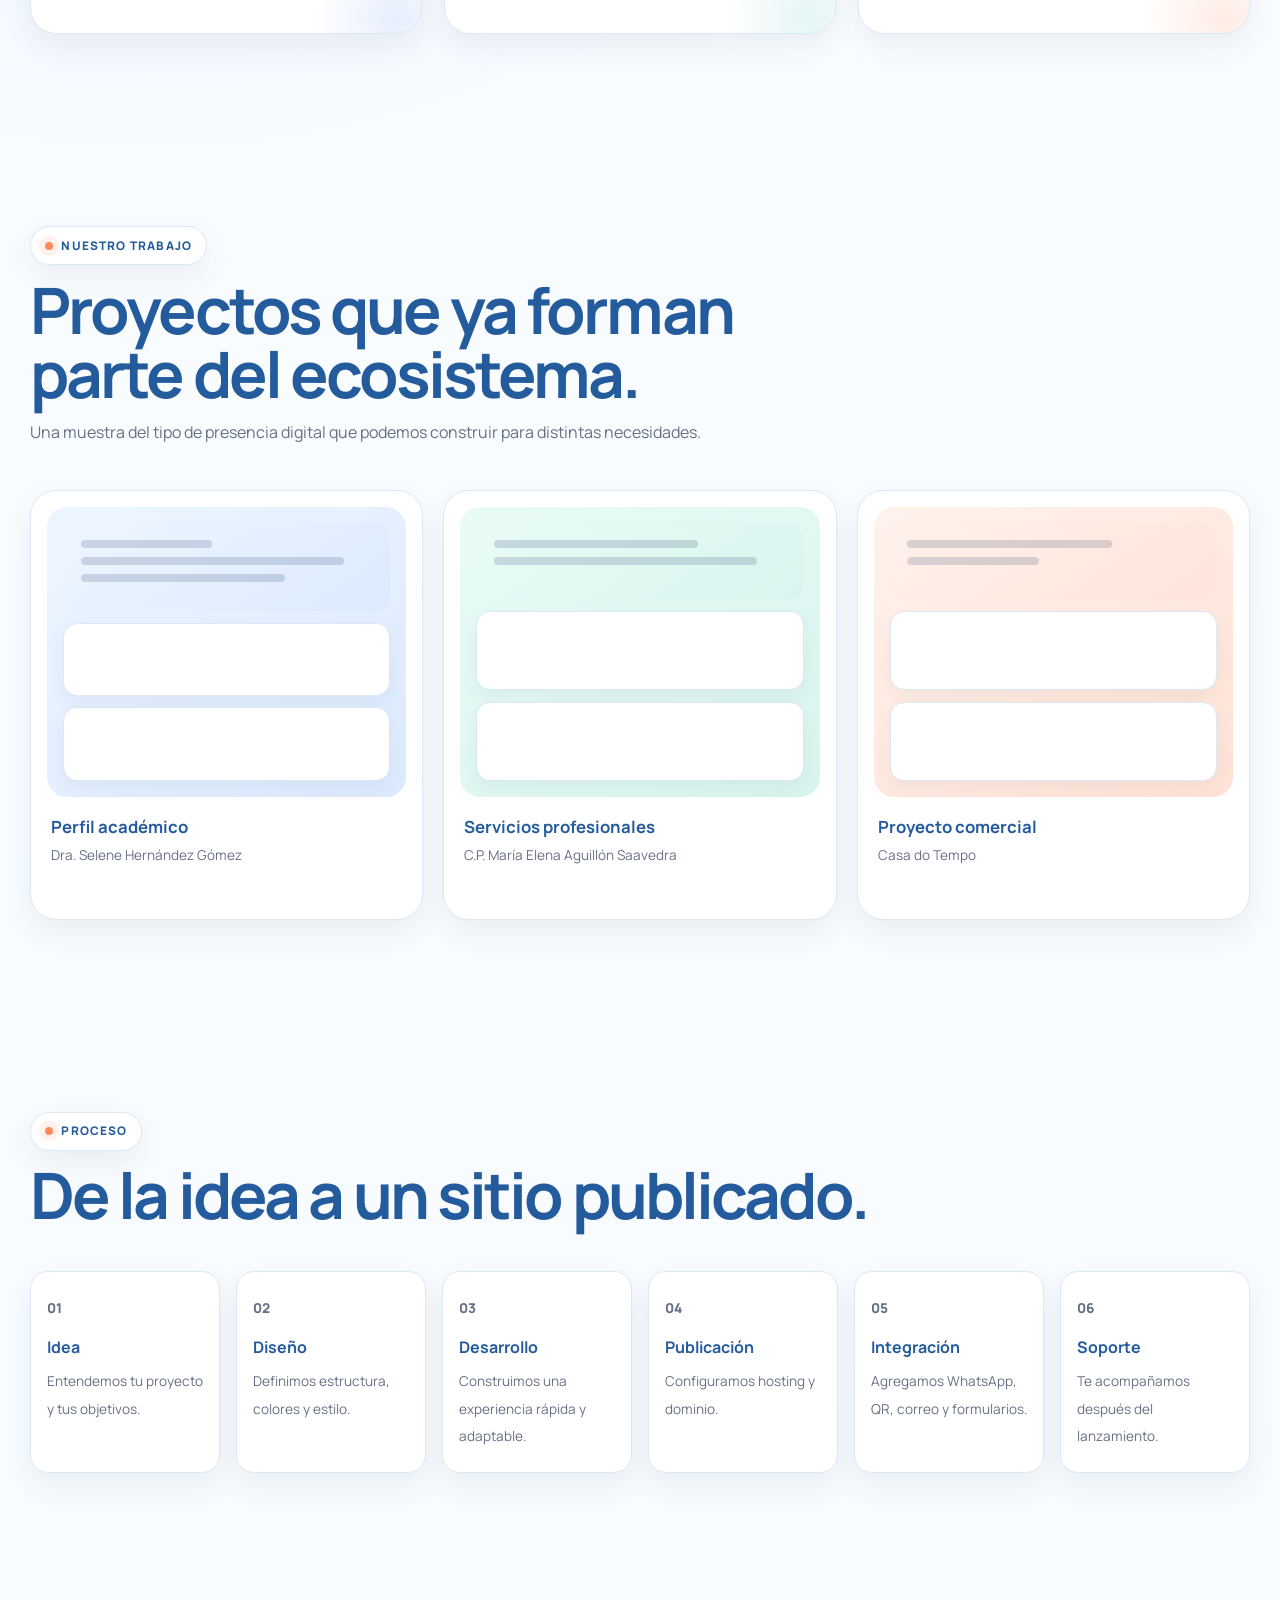
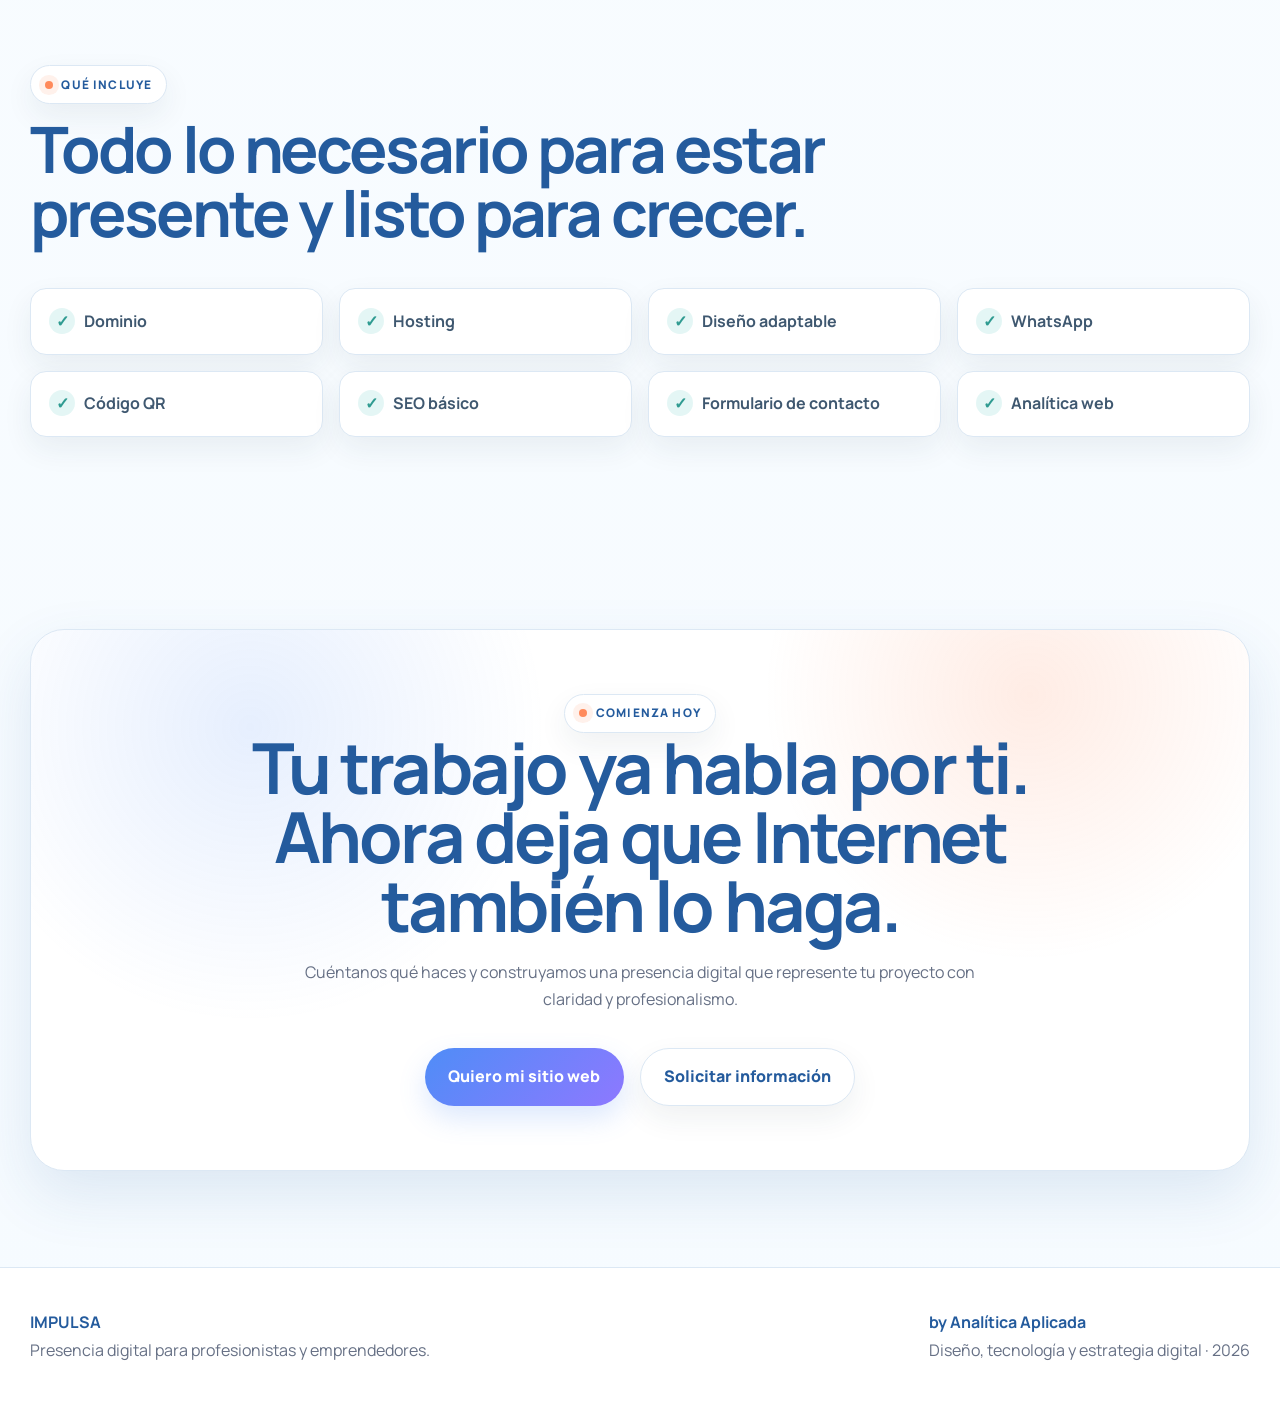
==== commit 63531622: "corrección" ====
--- a/index.html
+++ b/index.html
@@ -3,10 +3,11 @@
 <head>
   <meta charset="UTF-8" />
   <meta name="viewport" content="width=device-width, initial-scale=1.0" />
-  !-- Favicon -->
-<link rel="icon" type="image/png" href="favicon_impulsa.png">
-<link rel="shortcut icon" href="favicon_impulsa.png">
-<link rel="apple-touch-icon" href="favicon_impulsa.png">
+  <!-- Favicon -->
+  <link rel="icon" type="image/png" href="favicon_impulsa.png">
+  <link rel="shortcut icon" href="favicon_impulsa.png">
+  <link rel="apple-touch-icon" href="favicon_impulsa.png">
+
   
   <meta name="description" content="Impulsa: presencia digital para profesionistas, emprendedores y empresas. Sitios web modernos, landing pages, QR, dominios y automatización." />
   <title>Impulsa | Presencia digital para crecer</title>
